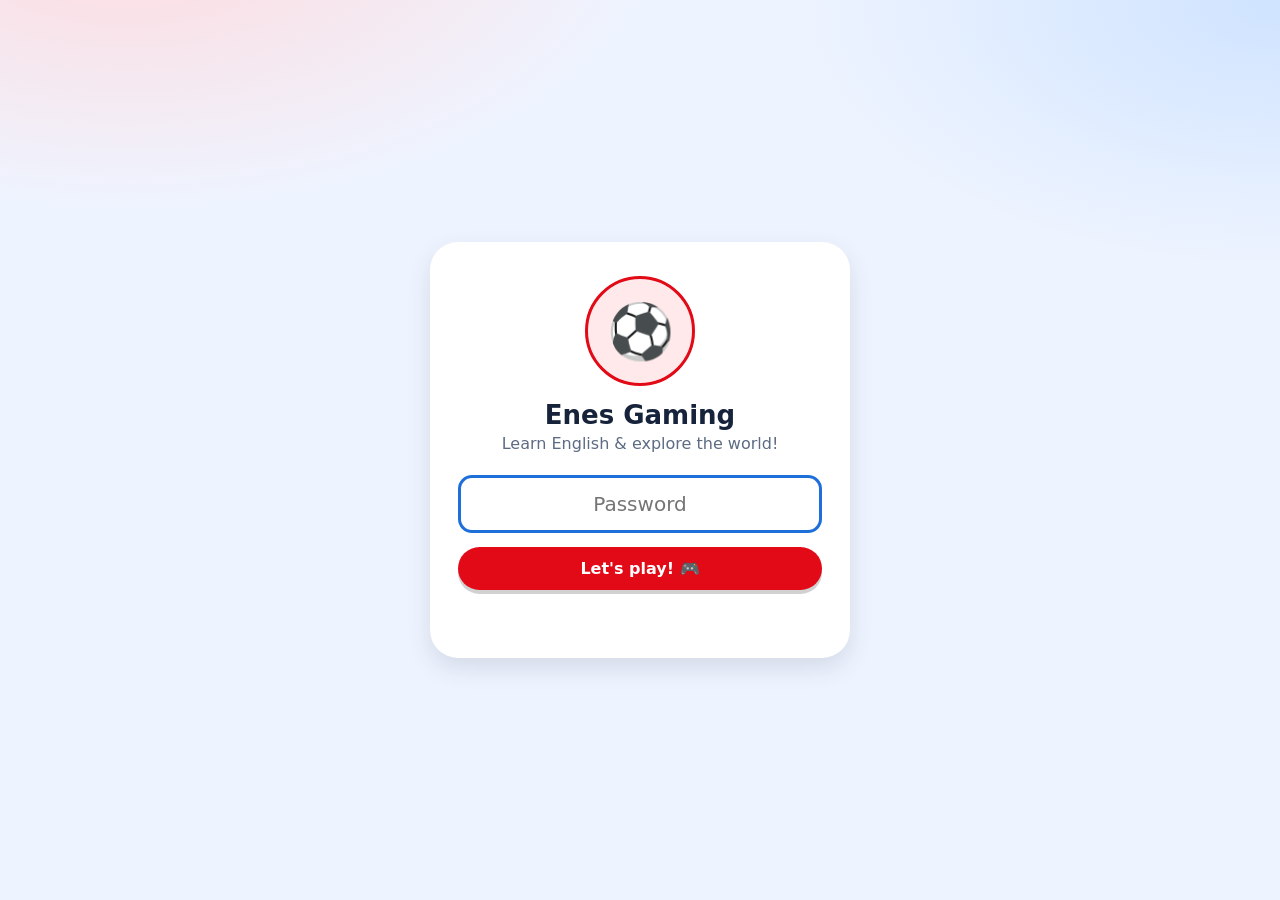
==== flag-hunt.html @ 478f6887 "Add Enes Gaming: password-gated learning site with 3 games English vocabulary (Word Safari), flags &" ====
<!DOCTYPE html>
<html lang="en">
<head>
<meta charset="utf-8">
<meta name="viewport" content="width=device-width, initial-scale=1">
<title>Flag Hunt — Enes Gaming</title>
<link rel="icon" href="data:image/svg+xml,<svg xmlns='http://www.w3.org/2000/svg' viewBox='0 0 100 100'><text y='.9em' font-size='90'>🚩</text></svg>">
<link rel="stylesheet" href="assets/css/style.css">
</head>
<body>
<div class="wrap">
  <div class="topbar"></div>

  <div class="hud">
    <span class="pill">⭐ Score: <b id="score">0</b></span>
    <span class="pill">❓ <b id="qnum">1</b> / <b id="qtotal">10</b></span>
    <span class="pill">🏆 Best: <b id="best">0</b></span>
    <span class="bar"><i id="progress"></i></span>
  </div>

  <div class="card">
    <div class="prompt">
      <img class="flag-img" id="flag" src="" alt="Flag">
      <h2 id="question">Which country is this?</h2>
      <p class="hint" id="hint"></p>
    </div>

    <div class="options" id="options"></div>
    <div class="feedback" id="feedback"></div>
    <div class="center mt" id="endBox" hidden>
      <h2 id="endTitle"></h2>
      <p id="endText"></p>
      <button class="btn green" id="againBtn">Play again 🔁</button>
      <a class="btn ghost" href="hub.html">Game hub</a>
    </div>
  </div>
</div>

<script src="assets/js/config.js"></script>
<script src="assets/js/data.js"></script>
<script src="assets/js/app.js"></script>
<script>
EG.Auth.guard();
EG.buildTopbar("Flag Hunt 🚩", "Flags, countries and capital cities", "hub.html");

var TOTAL = 10;
var round = 0, score = 0, current = null, mode = "flag";
var $ = function (id) { return document.getElementById(id); };

function startGame() {
  round = 0; score = 0;
  $("score").textContent = "0";
  $("best").textContent = EG.Scores.get("flag");
  $("qtotal").textContent = TOTAL;
  $("endBox").hidden = true;
  $("options").hidden = false;
  $("flag").hidden = false;
  nextQuestion();
}

function nextQuestion() {
  if (round >= TOTAL) return endGame();
  round++;
  $("qnum").textContent = round;
  $("progress").style.width = ((round - 1) / TOTAL * 100) + "%";
  $("feedback").textContent = "";
  $("feedback").className = "feedback";

  current = EG.shuffle(COUNTRIES)[0];
  // every third question asks for the capital instead of the country
  mode = (round % 3 === 0) ? "capital" : "flag";

  $("flag").src = "https://flagcdn.com/w320/" + current.code + ".png";
  $("flag").alt = "Flag of " + current.name;

  var wrong, choices, label;
  if (mode === "flag") {
    $("question").textContent = "Which country is this flag from?";
    $("hint").textContent = "Continent: " + current.continent;
    label = function (c) { return c.name; };
  } else {
    $("question").textContent = "What is the capital of " + current.name + "?";
    $("hint").textContent = "Look at the flag for a clue!";
    label = function (c) { return c.capital; };
  }

  wrong = EG.pickSome(COUNTRIES.filter(function (c) { return c.code !== current.code; }), 3);
  choices = EG.shuffle([current].concat(wrong));

  var box = $("options");
  box.innerHTML = "";
  choices.forEach(function (c) {
    var b = document.createElement("button");
    b.className = "opt";
    b.textContent = label(c);
    b.dataset.code = c.code;
    b.addEventListener("click", function () { answer(c, b, label); });
    box.appendChild(b);
  });
}

function answer(choice, btn, label) {
  document.querySelectorAll(".opt").forEach(function (b) {
    b.disabled = true;
    if (b.dataset.code === current.code) b.classList.add("correct");
  });

  if (choice.code === current.code) {
    score += 10;
    $("score").textContent = score;
    $("feedback").textContent = "Correct! " + current.name + " — capital: " + current.capital;
    $("feedback").className = "feedback good";
    EG.Sound.good();
  } else {
    btn.classList.add("wrong");
    $("feedback").textContent = "The answer is " + label(current) + " (" + current.name + ").";
    $("feedback").className = "feedback bad";
    EG.Sound.bad();
  }
  EG.speak(mode === "capital" ? current.capital : current.name);
  setTimeout(nextQuestion, 2000);
}

function endGame() {
  $("progress").style.width = "100%";
  $("options").hidden = true;
  $("flag").hidden = true;
  $("question").textContent = "Game over!";
  $("hint").textContent = "";
  $("feedback").textContent = "";

  var isBest = EG.Scores.save("flag", score);
  $("endBox").hidden = false;
  $("endTitle").textContent = "You scored " + score + " points!";
  $("endText").textContent = isBest ? "That is a new best score! 🌟" : "Your best so far is " + EG.Scores.get("flag") + ".";
  $("best").textContent = EG.Scores.get("flag");
  EG.Sound.win();
}

$("againBtn").addEventListener("click", startGame);
startGame();
</script>
</body>
</html>
---- assets/css/style.css ----
/* ==================================================================
   Shared styles for Enes Gaming
   ================================================================== */
:root {
  --red: #e30a17;
  --red-dark: #b00812;
  --blue: #1e6fd9;
  --green: #2bb673;
  --yellow: #ffc531;
  --ink: #16233a;
  --muted: #5d6b83;
  --paper: #ffffff;
  --bg: #eef4ff;
  --line: #dbe4f5;
  --radius: 20px;
  --shadow: 0 10px 24px rgba(22, 35, 58, .12);
}

* { box-sizing: border-box; }

html, body { height: 100%; }

body {
  margin: 0;
  font-family: "Baloo 2", "Comic Sans MS", "Segoe UI", system-ui, sans-serif;
  color: var(--ink);
  background:
    radial-gradient(900px 500px at 10% -10%, #ffd9dc 0%, transparent 60%),
    radial-gradient(900px 500px at 100% 0%, #cfe3ff 0%, transparent 55%),
    var(--bg);
  min-height: 100%;
  -webkit-text-size-adjust: 100%;
}

.wrap {
  width: min(1000px, 94vw);
  margin: 0 auto;
  padding: 18px 0 60px;
}

/* ---------- top bar ---------- */
.topbar {
  display: flex;
  align-items: center;
  gap: 14px;
  padding: 12px 16px;
  background: var(--paper);
  border-radius: var(--radius);
  box-shadow: var(--shadow);
  margin-bottom: 22px;
}

.topbar h1 {
  font-size: 20px;
  margin: 0;
  flex: 1;
  line-height: 1.2;
}

.topbar h1 small {
  display: block;
  font-size: 13px;
  font-weight: 400;
  color: var(--muted);
}

.avatar {
  width: 52px;
  height: 52px;
  border-radius: 50%;
  object-fit: cover;
  border: 3px solid var(--red);
  background: #ffe9ea;
  display: grid;
  place-items: center;
  font-size: 26px;
  flex: none;
}

/* ---------- buttons ---------- */
.btn {
  font: inherit;
  font-weight: 700;
  border: none;
  cursor: pointer;
  padding: 12px 20px;
  border-radius: 999px;
  background: var(--blue);
  color: #fff;
  box-shadow: 0 4px 0 rgba(0, 0, 0, .18);
  transition: transform .08s ease, filter .15s ease;
  text-decoration: none;
  display: inline-block;
}

.btn:hover { filter: brightness(1.06); }
.btn:active { transform: translateY(3px); box-shadow: 0 1px 0 rgba(0, 0, 0, .18); }
.btn.red { background: var(--red); }
.btn.green { background: var(--green); }
.btn.ghost { background: #fff; color: var(--ink); box-shadow: 0 0 0 2px var(--line) inset; }

/* ---------- cards ---------- */
.card {
  background: var(--paper);
  border-radius: var(--radius);
  box-shadow: var(--shadow);
  padding: 22px;
}

.grid {
  display: grid;
  grid-template-columns: repeat(auto-fit, minmax(260px, 1fr));
  gap: 18px;
}

.game-card {
  background: var(--paper);
  border-radius: var(--radius);
  box-shadow: var(--shadow);
  padding: 22px;
  text-align: center;
  text-decoration: none;
  color: inherit;
  display: block;
  transition: transform .12s ease;
  border: 3px solid transparent;
}

.game-card:hover { transform: translateY(-4px); border-color: var(--yellow); }
.game-card .emoji { font-size: 54px; line-height: 1; }
.game-card h2 { margin: 10px 0 6px; font-size: 22px; }
.game-card p { margin: 0 0 14px; color: var(--muted); font-size: 15px; }
.game-card.soon { opacity: .55; pointer-events: none; }

/* ---------- score strip ---------- */
.hud {
  display: flex;
  gap: 10px;
  flex-wrap: wrap;
  align-items: center;
  margin-bottom: 18px;
}

.pill {
  background: #fff;
  border-radius: 999px;
  padding: 8px 16px;
  font-weight: 700;
  box-shadow: var(--shadow);
  font-size: 15px;
}

.bar {
  flex: 1;
  min-width: 120px;
  height: 14px;
  background: #fff;
  border-radius: 999px;
  overflow: hidden;
  box-shadow: var(--shadow);
}

.bar > i {
  display: block;
  height: 100%;
  width: 0;
  background: linear-gradient(90deg, var(--green), var(--yellow));
  transition: width .35s ease;
}

/* ---------- answer options ---------- */
.options {
  display: grid;
  grid-template-columns: repeat(auto-fit, minmax(200px, 1fr));
  gap: 14px;
  margin-top: 20px;
}

.opt {
  font: inherit;
  font-weight: 700;
  font-size: 20px;
  padding: 18px 10px;
  border-radius: 16px;
  border: 3px solid var(--line);
  background: #fff;
  cursor: pointer;
  transition: transform .08s ease, background .2s ease, border-color .2s ease;
}

.opt:hover:not(:disabled) { border-color: var(--blue); transform: translateY(-2px); }
.opt.correct { background: #d9f7e8; border-color: var(--green); }
.opt.wrong { background: #ffe0e2; border-color: var(--red); }
.opt:disabled { cursor: default; }

/* ---------- prompt area ---------- */
.prompt { text-align: center; }
.prompt .big-emoji { font-size: 92px; line-height: 1.1; }
.prompt h2 { margin: 8px 0 0; font-size: 26px; }
.prompt p.hint { color: var(--muted); margin: 6px 0 0; font-size: 16px; }

.flag-img {
  width: min(320px, 80%);
  border-radius: 12px;
  box-shadow: var(--shadow);
  border: 3px solid #fff;
}

/* ---------- feedback ---------- */
.feedback {
  text-align: center;
  font-size: 22px;
  font-weight: 800;
  min-height: 34px;
  margin-top: 16px;
}

.feedback.good { color: var(--green); }
.feedback.bad { color: var(--red); }

/* ---------- login ---------- */
.login-wrap {
  min-height: 100vh;
  display: grid;
  place-items: center;
  padding: 20px;
}

.login-card {
  background: var(--paper);
  border-radius: 28px;
  box-shadow: var(--shadow);
  padding: 34px 28px;
  width: min(420px, 92vw);
  text-align: center;
}

.login-card .avatar { width: 110px; height: 110px; font-size: 54px; margin: 0 auto 14px; }
.login-card h1 { margin: 0 0 4px; font-size: 26px; }
.login-card p { color: var(--muted); margin: 0 0 22px; }

.login-card input {
  font: inherit;
  font-size: 20px;
  width: 100%;
  padding: 14px 16px;
  border-radius: 14px;
  border: 3px solid var(--line);
  text-align: center;
  margin-bottom: 14px;
}

.login-card input:focus { outline: none; border-color: var(--blue); }

.error {
  color: var(--red);
  font-weight: 700;
  min-height: 24px;
  margin-top: 10px;
}

/* ---------- world map game ---------- */
.map-box {
  background: #cfe8ff;
  border-radius: 18px;
  padding: 8px;
  box-shadow: var(--shadow);
}

.map-box svg { width: 100%; height: auto; display: block; }

.continent {
  fill: #8ed08a;
  stroke: #ffffff;
  stroke-width: 2;
  cursor: pointer;
  transition: fill .15s ease;
}

.continent:hover { fill: #6fc06b; }
.continent.correct { fill: var(--green); }
.continent.wrong { fill: #ef8b90; }
.continent.locked { cursor: default; }

/* ---------- misc ---------- */
.center { text-align: center; }
.mt { margin-top: 20px; }
.footer-note { text-align: center; color: var(--muted); font-size: 13px; margin-top: 26px; }

@media (max-width: 520px) {
  .prompt .big-emoji { font-size: 72px; }
  .opt { font-size: 18px; padding: 16px 8px; }
}
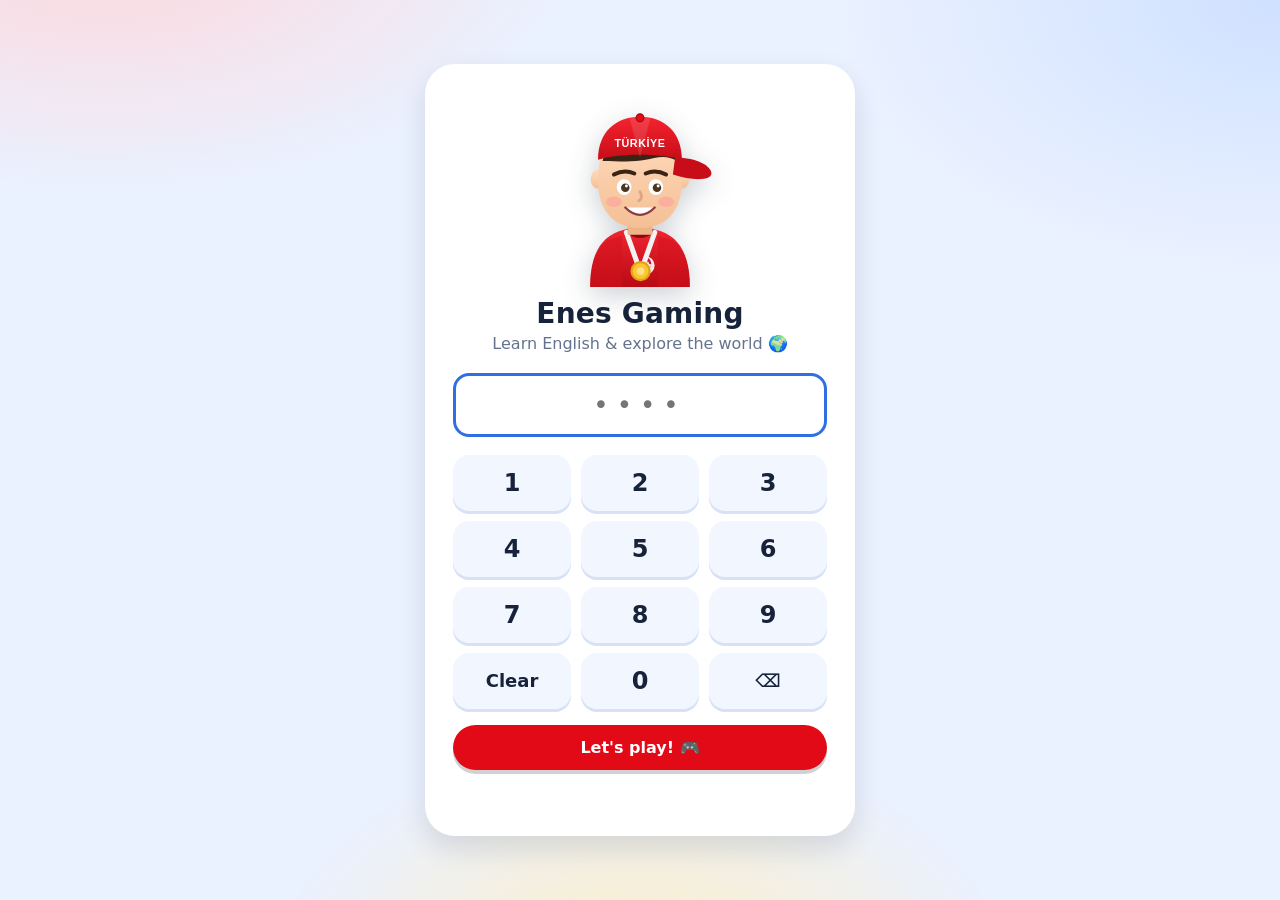
==== commit 52254257: "Real maps, progress tracking, mascot and a new Türkiye game - Maps now use real boundaries: Natural " ====
--- a/flag-hunt.html
+++ b/flag-hunt.html
@@ -15,11 +15,17 @@
     <span class="pill">⭐ Score: <b id="score">0</b></span>
     <span class="pill">❓ <b id="qnum">1</b> / <b id="qtotal">10</b></span>
     <span class="pill">🏆 Best: <b id="best">0</b></span>
+    <span class="pill">⏱️ <b id="clock">00:00</b></span>
     <span class="bar"><i id="progress"></i></span>
   </div>
 
   <div class="card">
-    <div class="prompt">
+    <div class="mascot-row" style="justify-content:flex-start">
+      <img class="mascot" id="mascot" src="assets/img/mascot.svg" alt="Mascot" style="width:86px">
+      <div class="speech" id="speech">Do you know this flag?</div>
+    </div>
+
+    <div class="prompt mt">
       <img class="flag-img" id="flag" src="" alt="Flag">
       <h2 id="question">Which country is this?</h2>
       <p class="hint" id="hint"></p>
@@ -27,6 +33,7 @@
 
     <div class="options" id="options"></div>
     <div class="feedback" id="feedback"></div>
+
     <div class="center mt" id="endBox" hidden>
       <h2 id="endTitle"></h2>
       <p id="endText"></p>
@@ -38,10 +45,13 @@
 
 <script src="assets/js/config.js"></script>
 <script src="assets/js/data.js"></script>
+<script src="assets/js/stats.js"></script>
 <script src="assets/js/app.js"></script>
 <script>
 EG.Auth.guard();
 EG.buildTopbar("Flag Hunt 🚩", "Flags, countries and capital cities", "hub.html");
+EGStats.beginSession("flag");
+EG.startTimer("clock");
 
 var TOTAL = 10;
 var round = 0, score = 0, current = null, mode = "flag";
@@ -67,13 +77,12 @@
   $("feedback").className = "feedback";
 
   current = EG.shuffle(COUNTRIES)[0];
-  // every third question asks for the capital instead of the country
   mode = (round % 3 === 0) ? "capital" : "flag";
 
   $("flag").src = "https://flagcdn.com/w320/" + current.code + ".png";
   $("flag").alt = "Flag of " + current.name;
 
-  var wrong, choices, label;
+  var label;
   if (mode === "flag") {
     $("question").textContent = "Which country is this flag from?";
     $("hint").textContent = "Continent: " + current.continent;
@@ -84,8 +93,8 @@
     label = function (c) { return c.capital; };
   }
 
-  wrong = EG.pickSome(COUNTRIES.filter(function (c) { return c.code !== current.code; }), 3);
-  choices = EG.shuffle([current].concat(wrong));
+  var wrong = EG.pickSome(COUNTRIES.filter(function (c) { return c.code !== current.code; }), 3);
+  var choices = EG.shuffle([current].concat(wrong));
 
   var box = $("options");
   box.innerHTML = "";
@@ -97,6 +106,7 @@
     b.addEventListener("click", function () { answer(c, b, label); });
     box.appendChild(b);
   });
+  EG.react("idle");
 }
 
 function answer(choice, btn, label) {
@@ -105,18 +115,22 @@
     if (b.dataset.code === current.code) b.classList.add("correct");
   });
 
-  if (choice.code === current.code) {
+  var isRight = choice.code === current.code;
+  if (isRight) {
     score += 10;
     $("score").textContent = score;
     $("feedback").textContent = "Correct! " + current.name + " — capital: " + current.capital;
     $("feedback").className = "feedback good";
     EG.Sound.good();
+    EG.react("good");
   } else {
     btn.classList.add("wrong");
     $("feedback").textContent = "The answer is " + label(current) + " (" + current.name + ").";
     $("feedback").className = "feedback bad";
     EG.Sound.bad();
+    EG.react("bad");
   }
+  EGStats.answer(isRight);
   EG.speak(mode === "capital" ? current.capital : current.name);
   setTimeout(nextQuestion, 2000);
 }
@@ -129,12 +143,14 @@
   $("hint").textContent = "";
   $("feedback").textContent = "";
 
-  var isBest = EG.Scores.save("flag", score);
+  var isBest = EGStats.finishRound("flag", score, TOTAL);
   $("endBox").hidden = false;
   $("endTitle").textContent = "You scored " + score + " points!";
   $("endText").textContent = isBest ? "That is a new best score! 🌟" : "Your best so far is " + EG.Scores.get("flag") + ".";
   $("best").textContent = EG.Scores.get("flag");
   EG.Sound.win();
+  EG.react("good", isBest ? "New record! 🏆" : "Good game!");
+  if (score >= TOTAL * 7) EG.confetti();
 }
 
 $("againBtn").addEventListener("click", startGame);
--- a/assets/css/style.css
+++ b/assets/css/style.css
@@ -1,42 +1,48 @@
 /* ==================================================================
-   Shared styles for Enes Gaming
+   Enes Gaming - shared styles
    ================================================================== */
 :root {
   --red: #e30a17;
   --red-dark: #b00812;
-  --blue: #1e6fd9;
-  --green: #2bb673;
+  --blue: #2f6fe4;
+  --purple: #7b5cf0;
+  --green: #22b573;
   --yellow: #ffc531;
+  --orange: #ff8a3d;
   --ink: #16233a;
-  --muted: #5d6b83;
+  --muted: #64738d;
   --paper: #ffffff;
-  --bg: #eef4ff;
-  --line: #dbe4f5;
-  --radius: 20px;
-  --shadow: 0 10px 24px rgba(22, 35, 58, .12);
+  --bg: #eaf1ff;
+  --line: #dde5f5;
+  --radius: 22px;
+  --shadow: 0 12px 28px rgba(22, 35, 58, .13);
+  --shadow-sm: 0 6px 14px rgba(22, 35, 58, .10);
 }
 
 * { box-sizing: border-box; }
 
+/* elements with the hidden attribute must always stay hidden, even when a
+   rule below gives them display:grid / display:flex */
+[hidden] { display: none !important; }
 html, body { height: 100%; }
 
 body {
   margin: 0;
-  font-family: "Baloo 2", "Comic Sans MS", "Segoe UI", system-ui, sans-serif;
+  font-family: "Baloo 2", "Fredoka", "Comic Sans MS", "Segoe UI", system-ui, sans-serif;
   color: var(--ink);
   background:
-    radial-gradient(900px 500px at 10% -10%, #ffd9dc 0%, transparent 60%),
-    radial-gradient(900px 500px at 100% 0%, #cfe3ff 0%, transparent 55%),
+    radial-gradient(760px 420px at 8% -8%, #ffd6da 0%, transparent 62%),
+    radial-gradient(760px 460px at 100% 0%, #cfe1ff 0%, transparent 58%),
+    radial-gradient(620px 420px at 50% 110%, #ffeec2 0%, transparent 60%),
     var(--bg);
+  background-attachment: fixed;
   min-height: 100%;
   -webkit-text-size-adjust: 100%;
 }
 
-.wrap {
-  width: min(1000px, 94vw);
-  margin: 0 auto;
-  padding: 18px 0 60px;
-}
+.wrap { width: min(1040px, 94vw); margin: 0 auto; padding: 18px 0 60px; }
+
+h1, h2, h3 { letter-spacing: .2px; }
 
 /* ---------- top bar ---------- */
 .topbar {
@@ -44,46 +50,97 @@
   align-items: center;
   gap: 14px;
   padding: 12px 16px;
-  background: var(--paper);
+  background: rgba(255, 255, 255, .92);
+  backdrop-filter: blur(6px);
   border-radius: var(--radius);
   box-shadow: var(--shadow);
-  margin-bottom: 22px;
-}
-
-.topbar h1 {
-  font-size: 20px;
-  margin: 0;
-  flex: 1;
-  line-height: 1.2;
-}
-
-.topbar h1 small {
-  display: block;
-  font-size: 13px;
-  font-weight: 400;
-  color: var(--muted);
-}
+  margin-bottom: 20px;
+  position: sticky;
+  top: 10px;
+  z-index: 20;
+}
+
+.topbar h1 { font-size: 20px; margin: 0; flex: 1; line-height: 1.2; }
+.topbar h1 small { display: block; font-size: 13px; font-weight: 400; color: var(--muted); }
+.topbar .btn { padding: 10px 16px; font-size: 14px; }
 
 .avatar {
-  width: 52px;
-  height: 52px;
+  width: 54px; height: 54px;
   border-radius: 50%;
   object-fit: cover;
+  object-position: 50% 18%;
   border: 3px solid var(--red);
   background: #ffe9ea;
-  display: grid;
-  place-items: center;
+  display: grid; place-items: center;
   font-size: 26px;
   flex: none;
 }
 
+/* ---------- mascot ---------- */
+.mascot {
+  width: 130px;
+  filter: drop-shadow(0 8px 14px rgba(22, 35, 58, .22));
+  animation: bob 3.4s ease-in-out infinite;
+  user-select: none;
+  -webkit-user-drag: none;
+}
+
+.mascot.lg { width: 170px; }
+.mascot.cheer { animation: cheer .7s ease; }
+.mascot.sad { animation: shake .5s ease; }
+
+@keyframes bob { 0%, 100% { transform: translateY(0); } 50% { transform: translateY(-9px); } }
+@keyframes cheer {
+  0% { transform: scale(1) rotate(0); }
+  30% { transform: scale(1.12) rotate(-6deg); }
+  60% { transform: scale(1.12) rotate(6deg); }
+  100% { transform: scale(1) rotate(0); }
+}
+@keyframes shake {
+  0%, 100% { transform: translateX(0); }
+  25% { transform: translateX(-8px) rotate(-3deg); }
+  75% { transform: translateX(8px) rotate(3deg); }
+}
+
+@media (prefers-reduced-motion: reduce) {
+  .mascot, .mascot.cheer, .mascot.sad { animation: none; }
+}
+
+.speech {
+  position: relative;
+  background: #fff;
+  border: 3px solid var(--line);
+  border-radius: 18px;
+  padding: 12px 16px;
+  font-weight: 700;
+  font-size: 17px;
+  box-shadow: var(--shadow-sm);
+  max-width: 320px;
+}
+
+.speech::after {
+  content: "";
+  position: absolute;
+  left: -13px; top: 26px;
+  border: 10px solid transparent;
+  border-right-color: #fff;
+}
+
+.speech::before {
+  content: "";
+  position: absolute;
+  left: -18px; top: 25px;
+  border: 11px solid transparent;
+  border-right-color: var(--line);
+}
+
+.mascot-row { display: flex; align-items: center; gap: 16px; justify-content: center; flex-wrap: wrap; }
+
 /* ---------- buttons ---------- */
 .btn {
-  font: inherit;
-  font-weight: 700;
-  border: none;
-  cursor: pointer;
-  padding: 12px 20px;
+  font: inherit; font-weight: 800;
+  border: none; cursor: pointer;
+  padding: 13px 22px;
   border-radius: 999px;
   background: var(--blue);
   color: #fff;
@@ -93,25 +150,20 @@
   display: inline-block;
 }
 
-.btn:hover { filter: brightness(1.06); }
+.btn:hover { filter: brightness(1.07); }
 .btn:active { transform: translateY(3px); box-shadow: 0 1px 0 rgba(0, 0, 0, .18); }
 .btn.red { background: var(--red); }
 .btn.green { background: var(--green); }
-.btn.ghost { background: #fff; color: var(--ink); box-shadow: 0 0 0 2px var(--line) inset; }
+.btn.yellow { background: var(--yellow); color: #4a3200; }
+.btn.ghost { background: #fff; color: var(--ink); box-shadow: 0 0 0 2px var(--line) inset, 0 3px 0 rgba(0,0,0,.06); }
+.btn.sm { padding: 9px 16px; font-size: 14px; }
 
 /* ---------- cards ---------- */
-.card {
-  background: var(--paper);
-  border-radius: var(--radius);
-  box-shadow: var(--shadow);
-  padding: 22px;
-}
-
-.grid {
-  display: grid;
-  grid-template-columns: repeat(auto-fit, minmax(260px, 1fr));
-  gap: 18px;
-}
+.card { background: var(--paper); border-radius: var(--radius); box-shadow: var(--shadow); padding: 24px; }
+.card + .card { margin-top: 18px; }
+.card h3 { margin: 0 0 14px; font-size: 19px; }
+
+.grid { display: grid; grid-template-columns: repeat(auto-fit, minmax(250px, 1fr)); gap: 18px; }
 
 .game-card {
   background: var(--paper);
@@ -122,64 +174,46 @@
   text-decoration: none;
   color: inherit;
   display: block;
-  transition: transform .12s ease;
-  border: 3px solid transparent;
-}
-
-.game-card:hover { transform: translateY(-4px); border-color: var(--yellow); }
-.game-card .emoji { font-size: 54px; line-height: 1; }
-.game-card h2 { margin: 10px 0 6px; font-size: 22px; }
-.game-card p { margin: 0 0 14px; color: var(--muted); font-size: 15px; }
+  transition: transform .14s ease, box-shadow .14s ease;
+  border-top: 7px solid var(--blue);
+  position: relative;
+  overflow: hidden;
+}
+
+.game-card:hover { transform: translateY(-5px); box-shadow: 0 18px 34px rgba(22, 35, 58, .18); }
+.game-card .emoji { font-size: 56px; line-height: 1; }
+.game-card h2 { margin: 8px 0 6px; font-size: 22px; }
+.game-card p { margin: 0 0 14px; color: var(--muted); font-size: 15px; min-height: 44px; }
 .game-card.soon { opacity: .55; pointer-events: none; }
-
-/* ---------- score strip ---------- */
-.hud {
-  display: flex;
-  gap: 10px;
-  flex-wrap: wrap;
-  align-items: center;
-  margin-bottom: 18px;
-}
+.game-card.c-word { border-top-color: var(--orange); }
+.game-card.c-flag { border-top-color: var(--red); }
+.game-card.c-map { border-top-color: var(--green); }
+.game-card.c-stats { border-top-color: var(--purple); }
+
+.mini-stats { font-size: 13px; color: var(--muted); margin-top: 12px; }
+.mini-stats b { color: var(--ink); }
+
+/* ---------- HUD ---------- */
+.hud { display: flex; gap: 10px; flex-wrap: wrap; align-items: center; margin-bottom: 18px; }
 
 .pill {
   background: #fff;
   border-radius: 999px;
-  padding: 8px 16px;
-  font-weight: 700;
-  box-shadow: var(--shadow);
+  padding: 9px 16px;
+  font-weight: 800;
+  box-shadow: var(--shadow-sm);
   font-size: 15px;
-}
-
-.bar {
-  flex: 1;
-  min-width: 120px;
-  height: 14px;
-  background: #fff;
-  border-radius: 999px;
-  overflow: hidden;
-  box-shadow: var(--shadow);
-}
-
-.bar > i {
-  display: block;
-  height: 100%;
-  width: 0;
-  background: linear-gradient(90deg, var(--green), var(--yellow));
-  transition: width .35s ease;
-}
-
-/* ---------- answer options ---------- */
-.options {
-  display: grid;
-  grid-template-columns: repeat(auto-fit, minmax(200px, 1fr));
-  gap: 14px;
-  margin-top: 20px;
-}
+  white-space: nowrap;
+}
+
+.bar { flex: 1; min-width: 130px; height: 14px; background: #fff; border-radius: 999px; overflow: hidden; box-shadow: var(--shadow-sm); }
+.bar > i { display: block; height: 100%; width: 0; background: linear-gradient(90deg, var(--green), var(--yellow)); transition: width .35s ease; }
+
+/* ---------- answers ---------- */
+.options { display: grid; grid-template-columns: repeat(auto-fit, minmax(200px, 1fr)); gap: 14px; margin-top: 20px; }
 
 .opt {
-  font: inherit;
-  font-weight: 700;
-  font-size: 20px;
+  font: inherit; font-weight: 800; font-size: 20px;
   padding: 18px 10px;
   border-radius: 16px;
   border: 3px solid var(--line);
@@ -193,101 +227,184 @@
 .opt.wrong { background: #ffe0e2; border-color: var(--red); }
 .opt:disabled { cursor: default; }
 
-/* ---------- prompt area ---------- */
+/* ---------- prompt ---------- */
 .prompt { text-align: center; }
-.prompt .big-emoji { font-size: 92px; line-height: 1.1; }
+.prompt .big-emoji { font-size: 96px; line-height: 1.1; animation: pop .3s ease; }
 .prompt h2 { margin: 8px 0 0; font-size: 26px; }
 .prompt p.hint { color: var(--muted); margin: 6px 0 0; font-size: 16px; }
 
-.flag-img {
-  width: min(320px, 80%);
-  border-radius: 12px;
-  box-shadow: var(--shadow);
-  border: 3px solid #fff;
-}
-
-/* ---------- feedback ---------- */
-.feedback {
-  text-align: center;
-  font-size: 22px;
-  font-weight: 800;
-  min-height: 34px;
-  margin-top: 16px;
-}
-
+@keyframes pop { from { transform: scale(.6); opacity: 0; } to { transform: scale(1); opacity: 1; } }
+
+.flag-img { width: min(300px, 78%); border-radius: 12px; box-shadow: var(--shadow); border: 3px solid #fff; animation: pop .3s ease; }
+
+.feedback { text-align: center; font-size: 21px; font-weight: 800; min-height: 32px; margin-top: 16px; }
 .feedback.good { color: var(--green); }
 .feedback.bad { color: var(--red); }
 
 /* ---------- login ---------- */
-.login-wrap {
-  min-height: 100vh;
-  display: grid;
-  place-items: center;
-  padding: 20px;
-}
+.login-wrap { min-height: 100vh; display: grid; place-items: center; padding: 20px; }
 
 .login-card {
   background: var(--paper);
-  border-radius: 28px;
+  border-radius: 30px;
   box-shadow: var(--shadow);
-  padding: 34px 28px;
-  width: min(420px, 92vw);
+  padding: 30px 28px 34px;
+  width: min(430px, 92vw);
   text-align: center;
 }
 
-.login-card .avatar { width: 110px; height: 110px; font-size: 54px; margin: 0 auto 14px; }
-.login-card h1 { margin: 0 0 4px; font-size: 26px; }
-.login-card p { color: var(--muted); margin: 0 0 22px; }
+.login-card h1 { margin: 6px 0 4px; font-size: 28px; }
+.login-card p.sub { color: var(--muted); margin: 0 0 20px; }
 
 .login-card input {
-  font: inherit;
-  font-size: 20px;
-  width: 100%;
-  padding: 14px 16px;
-  border-radius: 14px;
-  border: 3px solid var(--line);
-  text-align: center;
-  margin-bottom: 14px;
+  font: inherit; font-size: 26px; letter-spacing: 8px;
+  width: 100%; padding: 14px 16px;
+  border-radius: 16px; border: 3px solid var(--line);
+  text-align: center; margin-bottom: 14px;
 }
 
 .login-card input:focus { outline: none; border-color: var(--blue); }
 
-.error {
-  color: var(--red);
-  font-weight: 700;
-  min-height: 24px;
-  margin-top: 10px;
-}
-
-/* ---------- world map game ---------- */
+.keypad { display: grid; grid-template-columns: repeat(3, 1fr); gap: 10px; margin: 4px 0 16px; }
+
+.keypad button {
+  font: inherit; font-size: 24px; font-weight: 800;
+  padding: 14px 0;
+  border-radius: 16px;
+  border: none;
+  background: #f2f6ff;
+  color: var(--ink);
+  cursor: pointer;
+  box-shadow: 0 3px 0 #d7e2f7;
+  transition: transform .07s ease;
+}
+
+.keypad button:active { transform: translateY(3px); box-shadow: none; }
+.keypad button.wide { grid-column: span 1; font-size: 18px; }
+
+.error { color: var(--red); font-weight: 800; min-height: 24px; margin-top: 8px; }
+
+/* ---------- maps (real boundaries, drawn from GeoJSON) ---------- */
 .map-box {
-  background: #cfe8ff;
+  background: linear-gradient(180deg, #d8ecff, #b9d8ff);
   border-radius: 18px;
   padding: 8px;
   box-shadow: var(--shadow);
-}
-
-.map-box svg { width: 100%; height: auto; display: block; }
-
-.continent {
+  position: relative;
+}
+
+.map-box svg { width: 100%; height: auto; display: block; touch-action: manipulation; }
+
+.map-loading { text-align: center; color: var(--muted); padding: 40px 0; font-weight: 700; }
+
+.land {
   fill: #8ed08a;
   stroke: #ffffff;
-  stroke-width: 2;
+  stroke-width: .7;
+  stroke-linejoin: round;
   cursor: pointer;
   transition: fill .15s ease;
 }
 
-.continent:hover { fill: #6fc06b; }
-.continent.correct { fill: var(--green); }
-.continent.wrong { fill: #ef8b90; }
-.continent.locked { cursor: default; }
+.land:hover { fill: #63bd63; }
+.land.correct { fill: var(--green); }
+.land.wrong { fill: #e8747c; }
+.land.target { fill: var(--yellow); stroke: #b47c00; stroke-width: 1.2; }
+.land.locked { cursor: default; }
+.map-box.locked .land { cursor: default; }
+.map-box.locked .land:hover { fill: #8ed08a; }
+.map-box.locked .land.correct:hover { fill: var(--green); }
+.map-box.locked .land.wrong:hover { fill: #e8747c; }
+.map-box.locked .land.target:hover { fill: var(--yellow); }
+
+/* provinces are small, so they need thinner lines */
+.map-box.provinces .land { stroke-width: .45; fill: #9ad39a; }
+.map-box.provinces .land:hover { fill: #63bd63; }
+.map-box.provinces .land.correct { fill: var(--green); }
+.map-box.provinces .land.wrong { fill: #e8747c; }
+.map-box.provinces .land.target { fill: var(--yellow); }
+
+.map-credit { font-size: 11px; color: var(--muted); text-align: right; padding: 4px 8px 0; }
+
+/* ---------- stats page ---------- */
+.tiles { display: grid; grid-template-columns: repeat(auto-fit, minmax(150px, 1fr)); gap: 14px; }
+
+.tile {
+  background: #fff;
+  border-radius: 18px;
+  padding: 16px;
+  box-shadow: var(--shadow-sm);
+  text-align: center;
+  border-bottom: 5px solid var(--blue);
+}
+
+.tile .v { font-size: 28px; font-weight: 800; line-height: 1.1; }
+.tile .k { font-size: 13px; color: var(--muted); margin-top: 4px; }
+.tile.t2 { border-bottom-color: var(--green); }
+.tile.t3 { border-bottom-color: var(--orange); }
+.tile.t4 { border-bottom-color: var(--purple); }
+.tile.t5 { border-bottom-color: var(--red); }
+
+/* per-day chart */
+.chart { display: flex; align-items: flex-end; gap: 10px; height: 170px; padding-top: 10px; }
+.chart .col { flex: 1; display: flex; flex-direction: column; align-items: center; gap: 6px; height: 100%; justify-content: flex-end; }
+.chart .col span.val { font-size: 12px; color: var(--muted); font-weight: 700; }
+.chart .col i { display: block; width: 100%; max-width: 46px; border-radius: 10px 10px 4px 4px; background: linear-gradient(180deg, #6fa8ff, var(--blue)); min-height: 4px; transition: height .4s ease; }
+.chart .col span.lbl { font-size: 12px; color: var(--muted); font-weight: 700; }
+.chart .col.today i { background: linear-gradient(180deg, #ffd36f, var(--orange)); }
+
+/* score history line */
+.spark { width: 100%; height: 130px; }
+
+/* per game rows */
+.gamestat { display: flex; align-items: center; gap: 14px; padding: 12px 0; border-bottom: 2px dashed var(--line); }
+.gamestat:last-child { border-bottom: none; }
+.gamestat .ge { font-size: 34px; width: 44px; text-align: center; }
+.gamestat .gname { flex: 1; min-width: 120px; }
+.gamestat .gname b { display: block; font-size: 17px; }
+.gamestat .gname small { color: var(--muted); }
+.gamestat .gnum { text-align: center; min-width: 68px; }
+.gamestat .gnum b { display: block; font-size: 18px; }
+.gamestat .gnum small { color: var(--muted); font-size: 12px; }
+
+/* badges */
+.badges { display: grid; grid-template-columns: repeat(auto-fit, minmax(140px, 1fr)); gap: 12px; }
+
+.badge {
+  text-align: center;
+  padding: 14px 10px;
+  border-radius: 16px;
+  background: #f4f7ff;
+  border: 3px dashed var(--line);
+  opacity: .55;
+  filter: grayscale(1);
+}
+
+.badge.done { opacity: 1; filter: none; background: #fff8e2; border: 3px solid var(--yellow); box-shadow: var(--shadow-sm); }
+.badge .be { font-size: 34px; }
+.badge b { display: block; font-size: 15px; margin-top: 4px; }
+.badge small { color: var(--muted); font-size: 12px; }
+
+/* history table */
+.hist { width: 100%; border-collapse: collapse; font-size: 15px; }
+.hist th { text-align: left; color: var(--muted); font-size: 13px; padding: 6px 8px; }
+.hist td { padding: 9px 8px; border-top: 2px solid var(--line); }
+.hist td.score b { color: var(--green); }
+.hist .tag { background: #f2f6ff; border-radius: 999px; padding: 3px 10px; font-size: 13px; font-weight: 700; }
+
+/* ---------- confetti ---------- */
+#confetti { position: fixed; inset: 0; pointer-events: none; z-index: 60; }
 
 /* ---------- misc ---------- */
 .center { text-align: center; }
 .mt { margin-top: 20px; }
+.row { display: flex; gap: 10px; flex-wrap: wrap; align-items: center; }
 .footer-note { text-align: center; color: var(--muted); font-size: 13px; margin-top: 26px; }
-
-@media (max-width: 520px) {
-  .prompt .big-emoji { font-size: 72px; }
+.empty { text-align: center; color: var(--muted); padding: 22px 0; }
+
+@media (max-width: 560px) {
+  .prompt .big-emoji { font-size: 74px; }
   .opt { font-size: 18px; padding: 16px 8px; }
-}
+  .topbar h1 { font-size: 17px; }
+  .mascot { width: 100px; }
+}
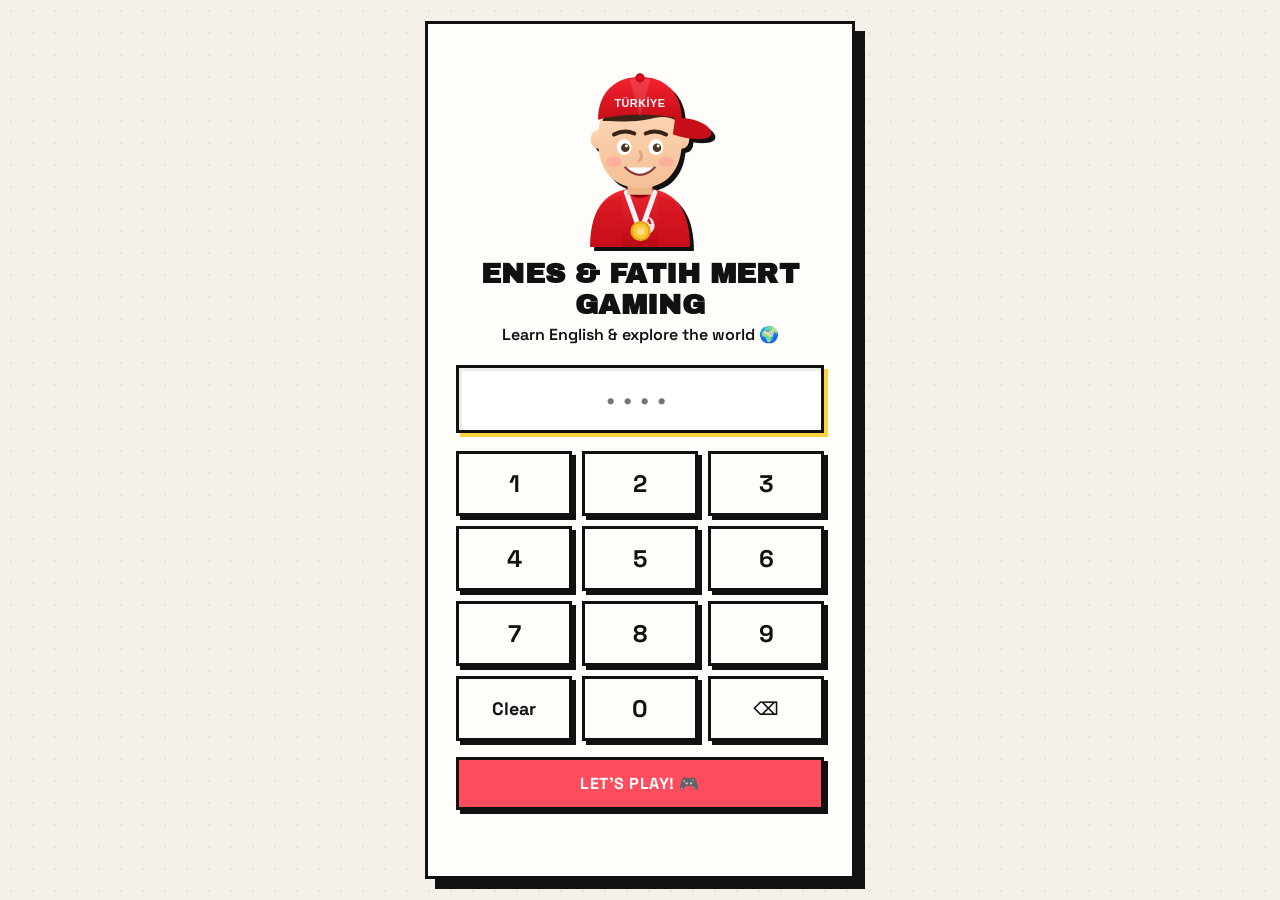
==== commit c793ecd3: "Neobrutalist redesign and rebrand to Enes & Fatih Mert Gaming Visual-only restyle: thick black borde" ====
--- a/flag-hunt.html
+++ b/flag-hunt.html
@@ -3,9 +3,12 @@
 <head>
 <meta charset="utf-8">
 <meta name="viewport" content="width=device-width, initial-scale=1">
-<title>Flag Hunt — Enes Gaming</title>
+<title>Flag Hunt — Enes &amp; Fatih Mert Gaming</title>
 <link rel="icon" href="data:image/svg+xml,<svg xmlns='http://www.w3.org/2000/svg' viewBox='0 0 100 100'><text y='.9em' font-size='90'>🚩</text></svg>">
 <link rel="stylesheet" href="assets/css/style.css">
+<link rel="preconnect" href="https://fonts.googleapis.com">
+<link rel="preconnect" href="https://fonts.gstatic.com" crossorigin>
+<link href="https://fonts.googleapis.com/css2?family=Archivo+Black&family=Space+Grotesk:wght@400;600;700&display=swap" rel="stylesheet">
 </head>
 <body>
 <div class="wrap">
--- a/assets/css/style.css
+++ b/assets/css/style.css
@@ -1,22 +1,27 @@
 /* ==================================================================
-   Enes Gaming - shared styles
+   Enes & Fatih Mert Gaming - shared styles (NEOBRUTALISM)
+   Thick black borders, hard offset shadows, flat loud colors,
+   chunky display font. Visuals only - layout & behavior unchanged.
    ================================================================== */
 :root {
-  --red: #e30a17;
-  --red-dark: #b00812;
+  --red: #ff4d5e;
+  --red-dark: #d92c3c;
   --blue: #2f6fe4;
-  --purple: #7b5cf0;
-  --green: #22b573;
-  --yellow: #ffc531;
+  --purple: #a78bfa;
+  --green: #2dd881;
+  --yellow: #ffd23f;
   --orange: #ff8a3d;
-  --ink: #16233a;
-  --muted: #64738d;
-  --paper: #ffffff;
-  --bg: #eaf1ff;
-  --line: #dde5f5;
-  --radius: 22px;
-  --shadow: 0 12px 28px rgba(22, 35, 58, .13);
-  --shadow-sm: 0 6px 14px rgba(22, 35, 58, .10);
+  --pink: #ff90e8;
+  --ink: #111111;
+  --muted: #555555;
+  --paper: #fffdfa;
+  --bg: #f5f0e8;
+  --line: #111111;
+  --black: #111111;
+  --radius: 0px;
+  --shadow: 6px 6px 0 var(--black);
+  --shadow-sm: 4px 4px 0 var(--black);
+  --brut-border: 3px solid var(--black);
 }
 
 * { box-sizing: border-box; }
@@ -28,21 +33,23 @@
 
 body {
   margin: 0;
-  font-family: "Baloo 2", "Fredoka", "Comic Sans MS", "Segoe UI", system-ui, sans-serif;
+  font-family: "Space Grotesk", "Baloo 2", "Comic Sans MS", system-ui, sans-serif;
   color: var(--ink);
-  background:
-    radial-gradient(760px 420px at 8% -8%, #ffd6da 0%, transparent 62%),
-    radial-gradient(760px 460px at 100% 0%, #cfe1ff 0%, transparent 58%),
-    radial-gradient(620px 420px at 50% 110%, #ffeec2 0%, transparent 60%),
-    var(--bg);
-  background-attachment: fixed;
+  background-color: var(--bg);
+  background-image:
+    radial-gradient(rgba(17, 17, 17, .07) 1.4px, transparent 1.4px);
+  background-size: 22px 22px;
   min-height: 100%;
   -webkit-text-size-adjust: 100%;
 }
 
 .wrap { width: min(1040px, 94vw); margin: 0 auto; padding: 18px 0 60px; }
 
-h1, h2, h3 { letter-spacing: .2px; }
+h1, h2, h3 {
+  font-family: "Archivo Black", "Space Grotesk", sans-serif;
+  letter-spacing: .3px;
+  text-transform: uppercase;
+}
 
 /* ---------- top bar ---------- */
 .topbar {
@@ -50,8 +57,8 @@
   align-items: center;
   gap: 14px;
   padding: 12px 16px;
-  background: rgba(255, 255, 255, .92);
-  backdrop-filter: blur(6px);
+  background: var(--yellow);
+  border: var(--brut-border);
   border-radius: var(--radius);
   box-shadow: var(--shadow);
   margin-bottom: 20px;
@@ -60,17 +67,17 @@
   z-index: 20;
 }
 
-.topbar h1 { font-size: 20px; margin: 0; flex: 1; line-height: 1.2; }
-.topbar h1 small { display: block; font-size: 13px; font-weight: 400; color: var(--muted); }
+.topbar h1 { font-size: 19px; margin: 0; flex: 1; line-height: 1.2; }
+.topbar h1 small { display: block; font-size: 13px; font-weight: 400; color: var(--ink); text-transform: none; letter-spacing: 0; }
 .topbar .btn { padding: 10px 16px; font-size: 14px; }
 
 .avatar {
   width: 54px; height: 54px;
-  border-radius: 50%;
+  border-radius: 0;
   object-fit: cover;
   object-position: 50% 18%;
-  border: 3px solid var(--red);
-  background: #ffe9ea;
+  border: var(--brut-border);
+  background: var(--paper);
   display: grid; place-items: center;
   font-size: 26px;
   flex: none;
@@ -79,7 +86,7 @@
 /* ---------- mascot ---------- */
 .mascot {
   width: 130px;
-  filter: drop-shadow(0 8px 14px rgba(22, 35, 58, .22));
+  filter: drop-shadow(4px 4px 0 var(--black));
   animation: bob 3.4s ease-in-out infinite;
   user-select: none;
   -webkit-user-drag: none;
@@ -108,9 +115,9 @@
 
 .speech {
   position: relative;
-  background: #fff;
-  border: 3px solid var(--line);
-  border-radius: 18px;
+  background: var(--paper);
+  border: var(--brut-border);
+  border-radius: 0;
   padding: 12px 16px;
   font-weight: 700;
   font-size: 17px;
@@ -121,17 +128,18 @@
 .speech::after {
   content: "";
   position: absolute;
-  left: -13px; top: 26px;
+  left: -26px; top: 26px;
   border: 10px solid transparent;
-  border-right-color: #fff;
+  border-right-color: var(--paper);
+  z-index: 1;
 }
 
 .speech::before {
   content: "";
   position: absolute;
-  left: -18px; top: 25px;
+  left: -30px; top: 25px;
   border: 11px solid transparent;
-  border-right-color: var(--line);
+  border-right-color: var(--black);
 }
 
 .mascot-row { display: flex; align-items: center; gap: 16px; justify-content: center; flex-wrap: wrap; }
@@ -139,34 +147,44 @@
 /* ---------- buttons ---------- */
 .btn {
   font: inherit; font-weight: 800;
-  border: none; cursor: pointer;
+  border: var(--brut-border);
+  cursor: pointer;
   padding: 13px 22px;
-  border-radius: 999px;
+  border-radius: 0;
   background: var(--blue);
   color: #fff;
-  box-shadow: 0 4px 0 rgba(0, 0, 0, .18);
-  transition: transform .08s ease, filter .15s ease;
+  box-shadow: 4px 4px 0 var(--black);
+  transition: transform .06s ease, box-shadow .06s ease;
   text-decoration: none;
   display: inline-block;
-}
-
-.btn:hover { filter: brightness(1.07); }
-.btn:active { transform: translateY(3px); box-shadow: 0 1px 0 rgba(0, 0, 0, .18); }
+  text-transform: uppercase;
+  letter-spacing: .5px;
+}
+
+.btn:hover { transform: translate(-1px, -1px); box-shadow: 5px 5px 0 var(--black); }
+.btn:active { transform: translate(4px, 4px); box-shadow: 0 0 0 var(--black); }
 .btn.red { background: var(--red); }
-.btn.green { background: var(--green); }
-.btn.yellow { background: var(--yellow); color: #4a3200; }
-.btn.ghost { background: #fff; color: var(--ink); box-shadow: 0 0 0 2px var(--line) inset, 0 3px 0 rgba(0,0,0,.06); }
+.btn.green { background: var(--green); color: var(--ink); }
+.btn.yellow { background: var(--yellow); color: var(--ink); }
+.btn.ghost { background: var(--paper); color: var(--ink); }
 .btn.sm { padding: 9px 16px; font-size: 14px; }
 
 /* ---------- cards ---------- */
-.card { background: var(--paper); border-radius: var(--radius); box-shadow: var(--shadow); padding: 24px; }
+.card {
+  background: var(--paper);
+  border: var(--brut-border);
+  border-radius: var(--radius);
+  box-shadow: var(--shadow);
+  padding: 24px;
+}
 .card + .card { margin-top: 18px; }
 .card h3 { margin: 0 0 14px; font-size: 19px; }
 
-.grid { display: grid; grid-template-columns: repeat(auto-fit, minmax(250px, 1fr)); gap: 18px; }
+.grid { display: grid; grid-template-columns: repeat(auto-fit, minmax(250px, 1fr)); gap: 22px; }
 
 .game-card {
   background: var(--paper);
+  border: var(--brut-border);
   border-radius: var(--radius);
   box-shadow: var(--shadow);
   padding: 22px;
@@ -174,31 +192,42 @@
   text-decoration: none;
   color: inherit;
   display: block;
-  transition: transform .14s ease, box-shadow .14s ease;
-  border-top: 7px solid var(--blue);
+  transition: transform .1s ease, box-shadow .1s ease;
+  border-top: var(--brut-border);
   position: relative;
   overflow: hidden;
 }
 
-.game-card:hover { transform: translateY(-5px); box-shadow: 0 18px 34px rgba(22, 35, 58, .18); }
-.game-card .emoji { font-size: 56px; line-height: 1; }
-.game-card h2 { margin: 8px 0 6px; font-size: 22px; }
+.game-card::before {
+  content: "";
+  position: absolute;
+  top: 0; left: 0; right: 0;
+  height: 10px;
+  background: var(--accent, var(--blue));
+  border-bottom: var(--brut-border);
+}
+
+.game-card:hover { transform: translate(-2px, -2px); box-shadow: 9px 9px 0 var(--black); }
+.game-card:active { transform: translate(4px, 4px); box-shadow: 0 0 0 var(--black); }
+.game-card .emoji { font-size: 56px; line-height: 1; margin-top: 6px; }
+.game-card h2 { margin: 8px 0 6px; font-size: 20px; }
 .game-card p { margin: 0 0 14px; color: var(--muted); font-size: 15px; min-height: 44px; }
 .game-card.soon { opacity: .55; pointer-events: none; }
-.game-card.c-word { border-top-color: var(--orange); }
-.game-card.c-flag { border-top-color: var(--red); }
-.game-card.c-map { border-top-color: var(--green); }
-.game-card.c-stats { border-top-color: var(--purple); }
-
-.mini-stats { font-size: 13px; color: var(--muted); margin-top: 12px; }
+.game-card.c-word { --accent: var(--orange); }
+.game-card.c-flag { --accent: var(--red); }
+.game-card.c-map { --accent: var(--green); }
+.game-card.c-stats { --accent: var(--pink); }
+
+.mini-stats { font-size: 13px; color: var(--ink); margin-top: 12px; font-weight: 700; }
 .mini-stats b { color: var(--ink); }
 
 /* ---------- HUD ---------- */
 .hud { display: flex; gap: 10px; flex-wrap: wrap; align-items: center; margin-bottom: 18px; }
 
 .pill {
-  background: #fff;
-  border-radius: 999px;
+  background: var(--paper);
+  border: var(--brut-border);
+  border-radius: 0;
   padding: 9px 16px;
   font-weight: 800;
   box-shadow: var(--shadow-sm);
@@ -206,8 +235,8 @@
   white-space: nowrap;
 }
 
-.bar { flex: 1; min-width: 130px; height: 14px; background: #fff; border-radius: 999px; overflow: hidden; box-shadow: var(--shadow-sm); }
-.bar > i { display: block; height: 100%; width: 0; background: linear-gradient(90deg, var(--green), var(--yellow)); transition: width .35s ease; }
+.bar { flex: 1; min-width: 130px; height: 22px; background: var(--paper); border: var(--brut-border); border-radius: 0; overflow: hidden; box-shadow: var(--shadow-sm); }
+.bar > i { display: block; height: 100%; width: 0; background: repeating-linear-gradient(-45deg, var(--green) 0 12px, var(--yellow) 12px 24px); transition: width .35s ease; }
 
 /* ---------- answers ---------- */
 .options { display: grid; grid-template-columns: repeat(auto-fit, minmax(200px, 1fr)); gap: 14px; margin-top: 20px; }
@@ -215,79 +244,86 @@
 .opt {
   font: inherit; font-weight: 800; font-size: 20px;
   padding: 18px 10px;
-  border-radius: 16px;
-  border: 3px solid var(--line);
-  background: #fff;
+  border-radius: 0;
+  border: var(--brut-border);
+  background: var(--paper);
+  color: var(--ink);
   cursor: pointer;
-  transition: transform .08s ease, background .2s ease, border-color .2s ease;
-}
-
-.opt:hover:not(:disabled) { border-color: var(--blue); transform: translateY(-2px); }
-.opt.correct { background: #d9f7e8; border-color: var(--green); }
-.opt.wrong { background: #ffe0e2; border-color: var(--red); }
+  box-shadow: var(--shadow-sm);
+  transition: transform .06s ease, box-shadow .06s ease, background .2s ease;
+}
+
+.opt:hover:not(:disabled) { transform: translate(-2px, -2px); box-shadow: 6px 6px 0 var(--black); background: var(--yellow); }
+.opt.correct { background: var(--green); }
+.opt.wrong { background: var(--red); color: #fff; }
 .opt:disabled { cursor: default; }
 
 /* ---------- prompt ---------- */
 .prompt { text-align: center; }
 .prompt .big-emoji { font-size: 96px; line-height: 1.1; animation: pop .3s ease; }
 .prompt h2 { margin: 8px 0 0; font-size: 26px; }
-.prompt p.hint { color: var(--muted); margin: 6px 0 0; font-size: 16px; }
+.prompt p.hint { color: var(--muted); margin: 6px 0 0; font-size: 16px; font-weight: 600; }
 
 @keyframes pop { from { transform: scale(.6); opacity: 0; } to { transform: scale(1); opacity: 1; } }
 
-.flag-img { width: min(300px, 78%); border-radius: 12px; box-shadow: var(--shadow); border: 3px solid #fff; animation: pop .3s ease; }
+.flag-img { width: min(300px, 78%); border-radius: 0; box-shadow: 8px 8px 0 var(--black); border: var(--brut-border); animation: pop .3s ease; }
 
 .feedback { text-align: center; font-size: 21px; font-weight: 800; min-height: 32px; margin-top: 16px; }
-.feedback.good { color: var(--green); }
-.feedback.bad { color: var(--red); }
+.feedback.good { color: #0a8a4a; }
+.feedback.bad { color: var(--red-dark); }
 
 /* ---------- login ---------- */
 .login-wrap { min-height: 100vh; display: grid; place-items: center; padding: 20px; }
 
 .login-card {
   background: var(--paper);
-  border-radius: 30px;
-  box-shadow: var(--shadow);
+  border: var(--brut-border);
+  border-radius: 0;
+  box-shadow: 10px 10px 0 var(--black);
   padding: 30px 28px 34px;
   width: min(430px, 92vw);
   text-align: center;
 }
 
 .login-card h1 { margin: 6px 0 4px; font-size: 28px; }
-.login-card p.sub { color: var(--muted); margin: 0 0 20px; }
+.login-card p.sub { color: var(--ink); margin: 0 0 20px; font-weight: 600; }
 
 .login-card input {
   font: inherit; font-size: 26px; letter-spacing: 8px;
   width: 100%; padding: 14px 16px;
-  border-radius: 16px; border: 3px solid var(--line);
+  border-radius: 0; border: var(--brut-border);
+  background: #fff;
   text-align: center; margin-bottom: 14px;
-}
-
-.login-card input:focus { outline: none; border-color: var(--blue); }
+  box-shadow: inset 3px 3px 0 rgba(17, 17, 17, .08);
+}
+
+.login-card input:focus { outline: none; border-color: var(--black); box-shadow: inset 3px 3px 0 rgba(17, 17, 17, .08), 4px 4px 0 var(--yellow); }
 
 .keypad { display: grid; grid-template-columns: repeat(3, 1fr); gap: 10px; margin: 4px 0 16px; }
 
 .keypad button {
   font: inherit; font-size: 24px; font-weight: 800;
   padding: 14px 0;
-  border-radius: 16px;
-  border: none;
-  background: #f2f6ff;
+  border-radius: 0;
+  border: var(--brut-border);
+  background: var(--paper);
   color: var(--ink);
   cursor: pointer;
-  box-shadow: 0 3px 0 #d7e2f7;
-  transition: transform .07s ease;
-}
-
-.keypad button:active { transform: translateY(3px); box-shadow: none; }
+  box-shadow: var(--shadow-sm);
+  transition: transform .06s ease, box-shadow .06s ease;
+}
+
+.keypad button:hover { background: var(--yellow); }
+.keypad button:active { transform: translate(4px, 4px); box-shadow: 0 0 0 var(--black); }
 .keypad button.wide { grid-column: span 1; font-size: 18px; }
 
-.error { color: var(--red); font-weight: 800; min-height: 24px; margin-top: 8px; }
+.error { color: var(--red-dark); font-weight: 800; min-height: 24px; margin-top: 8px; }
 
 /* ---------- maps (real boundaries, drawn from GeoJSON) ---------- */
 .map-box {
-  background: linear-gradient(180deg, #d8ecff, #b9d8ff);
-  border-radius: 18px;
+  background: #a8d5ff;
+  border: var(--brut-border);
+  border-radius: 0;
   padding: 8px;
   box-shadow: var(--shadow);
   position: relative;
@@ -295,51 +331,71 @@
 
 .map-box svg { width: 100%; height: auto; display: block; touch-action: manipulation; }
 
-.map-loading { text-align: center; color: var(--muted); padding: 40px 0; font-weight: 700; }
+.map-loading { text-align: center; color: var(--ink); padding: 40px 0; font-weight: 700; }
 
 .land {
-  fill: #8ed08a;
-  stroke: #ffffff;
+  fill: #7cd992;
+  stroke: var(--black);
   stroke-width: .7;
   stroke-linejoin: round;
   cursor: pointer;
   transition: fill .15s ease;
 }
 
-.land:hover { fill: #63bd63; }
+.land:hover { fill: var(--yellow); }
 .land.correct { fill: var(--green); }
-.land.wrong { fill: #e8747c; }
-.land.target { fill: var(--yellow); stroke: #b47c00; stroke-width: 1.2; }
+.land.wrong { fill: var(--red); }
+.land.target { fill: var(--yellow); stroke-width: 1.2; }
 .land.locked { cursor: default; }
 .map-box.locked .land { cursor: default; }
-.map-box.locked .land:hover { fill: #8ed08a; }
+.map-box.locked .land:hover { fill: #7cd992; }
 .map-box.locked .land.correct:hover { fill: var(--green); }
-.map-box.locked .land.wrong:hover { fill: #e8747c; }
+.map-box.locked .land.wrong:hover { fill: var(--red); }
 .map-box.locked .land.target:hover { fill: var(--yellow); }
 
 /* provinces are small, so they need thinner lines */
-.map-box.provinces .land { stroke-width: .45; fill: #9ad39a; }
-.map-box.provinces .land:hover { fill: #63bd63; }
+.map-box.provinces .land { stroke-width: .45; fill: #7cd992; }
+.map-box.provinces .land:hover { fill: var(--yellow); }
 .map-box.provinces .land.correct { fill: var(--green); }
-.map-box.provinces .land.wrong { fill: #e8747c; }
+.map-box.provinces .land.wrong { fill: var(--red); }
 .map-box.provinces .land.target { fill: var(--yellow); }
 
-.map-credit { font-size: 11px; color: var(--muted); text-align: right; padding: 4px 8px 0; }
+.map-credit { font-size: 11px; color: var(--muted); text-align: right; padding: 4px 8px 0; font-weight: 600; }
+
+/* zoom buttons that sit on top of the map */
+.map-tools { position: absolute; right: 12px; top: 12px; display: flex; flex-direction: column; gap: 8px; z-index: 5; }
+
+.map-tools button {
+  width: 44px; height: 44px;
+  border-radius: 0;
+  border: var(--brut-border);
+  background: var(--paper);
+  box-shadow: var(--shadow-sm);
+  font-size: 22px; font-weight: 800;
+  color: var(--ink);
+  cursor: pointer;
+  line-height: 1;
+}
+
+.map-tools button:hover { background: var(--yellow); }
+.map-tools button:active { transform: translate(4px, 4px); box-shadow: 0 0 0 var(--black); }
+.map-hint { font-size: 12px; color: var(--muted); text-align: center; padding: 6px 8px 0; font-weight: 600; }
 
 /* ---------- stats page ---------- */
 .tiles { display: grid; grid-template-columns: repeat(auto-fit, minmax(150px, 1fr)); gap: 14px; }
 
 .tile {
   background: #fff;
-  border-radius: 18px;
+  border: var(--brut-border);
+  border-radius: 0;
   padding: 16px;
   box-shadow: var(--shadow-sm);
   text-align: center;
-  border-bottom: 5px solid var(--blue);
+  border-bottom: 8px solid var(--blue);
 }
 
 .tile .v { font-size: 28px; font-weight: 800; line-height: 1.1; }
-.tile .k { font-size: 13px; color: var(--muted); margin-top: 4px; }
+.tile .k { font-size: 13px; color: var(--muted); margin-top: 4px; font-weight: 700; text-transform: uppercase; letter-spacing: .4px; }
 .tile.t2 { border-bottom-color: var(--green); }
 .tile.t3 { border-bottom-color: var(--orange); }
 .tile.t4 { border-bottom-color: var(--purple); }
@@ -349,23 +405,22 @@
 .chart { display: flex; align-items: flex-end; gap: 10px; height: 170px; padding-top: 10px; }
 .chart .col { flex: 1; display: flex; flex-direction: column; align-items: center; gap: 6px; height: 100%; justify-content: flex-end; }
 .chart .col span.val { font-size: 12px; color: var(--muted); font-weight: 700; }
-.chart .col i { display: block; width: 100%; max-width: 46px; border-radius: 10px 10px 4px 4px; background: linear-gradient(180deg, #6fa8ff, var(--blue)); min-height: 4px; transition: height .4s ease; }
-.chart .col span.lbl { font-size: 12px; color: var(--muted); font-weight: 700; }
-.chart .col.today i { background: linear-gradient(180deg, #ffd36f, var(--orange)); }
+.chart .col i { display: block; width: 100%; max-width: 46px; border-radius: 0; border: 2px solid var(--black); background: var(--blue); min-height: 4px; transition: height .4s ease; }
+.chart .col.today i { background: var(--orange); }
 
 /* score history line */
 .spark { width: 100%; height: 130px; }
 
 /* per game rows */
-.gamestat { display: flex; align-items: center; gap: 14px; padding: 12px 0; border-bottom: 2px dashed var(--line); }
+.gamestat { display: flex; align-items: center; gap: 14px; padding: 12px 0; border-bottom: 3px dashed var(--black); }
 .gamestat:last-child { border-bottom: none; }
 .gamestat .ge { font-size: 34px; width: 44px; text-align: center; }
 .gamestat .gname { flex: 1; min-width: 120px; }
-.gamestat .gname b { display: block; font-size: 17px; }
-.gamestat .gname small { color: var(--muted); }
+.gamestat .gname b { display: block; font-size: 17px; text-transform: uppercase; }
+.gamestat .gname small { color: var(--muted); font-weight: 600; }
 .gamestat .gnum { text-align: center; min-width: 68px; }
 .gamestat .gnum b { display: block; font-size: 18px; }
-.gamestat .gnum small { color: var(--muted); font-size: 12px; }
+.gamestat .gnum small { color: var(--muted); font-size: 12px; font-weight: 700; text-transform: uppercase; }
 
 /* badges */
 .badges { display: grid; grid-template-columns: repeat(auto-fit, minmax(140px, 1fr)); gap: 12px; }
@@ -373,24 +428,24 @@
 .badge {
   text-align: center;
   padding: 14px 10px;
-  border-radius: 16px;
-  background: #f4f7ff;
-  border: 3px dashed var(--line);
+  border-radius: 0;
+  background: var(--paper);
+  border: 3px dashed var(--black);
   opacity: .55;
   filter: grayscale(1);
 }
 
-.badge.done { opacity: 1; filter: none; background: #fff8e2; border: 3px solid var(--yellow); box-shadow: var(--shadow-sm); }
+.badge.done { opacity: 1; filter: none; background: var(--yellow); border: var(--brut-border); box-shadow: var(--shadow-sm); }
 .badge .be { font-size: 34px; }
-.badge b { display: block; font-size: 15px; margin-top: 4px; }
+.badge b { display: block; font-size: 15px; margin-top: 4px; text-transform: uppercase; }
 .badge small { color: var(--muted); font-size: 12px; }
 
 /* history table */
 .hist { width: 100%; border-collapse: collapse; font-size: 15px; }
-.hist th { text-align: left; color: var(--muted); font-size: 13px; padding: 6px 8px; }
-.hist td { padding: 9px 8px; border-top: 2px solid var(--line); }
-.hist td.score b { color: var(--green); }
-.hist .tag { background: #f2f6ff; border-radius: 999px; padding: 3px 10px; font-size: 13px; font-weight: 700; }
+.hist th { text-align: left; color: var(--muted); font-size: 13px; padding: 6px 8px; text-transform: uppercase; font-weight: 800; }
+.hist td { padding: 9px 8px; border-top: 2px solid var(--black); }
+.hist td.score b { color: #0a8a4a; }
+.hist .tag { background: var(--yellow); border: 2px solid var(--black); border-radius: 0; padding: 3px 10px; font-size: 13px; font-weight: 800; }
 
 /* ---------- confetti ---------- */
 #confetti { position: fixed; inset: 0; pointer-events: none; z-index: 60; }
@@ -399,12 +454,56 @@
 .center { text-align: center; }
 .mt { margin-top: 20px; }
 .row { display: flex; gap: 10px; flex-wrap: wrap; align-items: center; }
-.footer-note { text-align: center; color: var(--muted); font-size: 13px; margin-top: 26px; }
+.footer-note { text-align: center; color: var(--muted); font-size: 13px; margin-top: 26px; font-weight: 600; }
 .empty { text-align: center; color: var(--muted); padding: 22px 0; }
 
-@media (max-width: 560px) {
+/* ---------- phones ---------- */
+@media (max-width: 620px) {
+  .wrap { width: 96vw; padding-bottom: 40px; }
+
+  /* header: keep it on one short line */
+  .topbar { gap: 10px; padding: 10px 12px; }
+  .topbar h1 { font-size: 16px; }
+  .topbar h1 small { display: none; }
+  .topbar .avatar { width: 42px; height: 42px; }
+  .topbar .btn { padding: 9px 12px; font-size: 13px; }
+
+  .card { padding: 16px; }
+  .card h3 { font-size: 17px; }
+
+  .tiles { grid-template-columns: repeat(2, 1fr); gap: 10px; }
+  .tile { padding: 12px 8px; }
+  .tile .v { font-size: 22px; }
+  .tile .k { font-size: 11px; }
+
+  .pill { font-size: 13px; padding: 7px 12px; }
+  .hud { gap: 8px; }
+
   .prompt .big-emoji { font-size: 74px; }
-  .opt { font-size: 18px; padding: 16px 8px; }
-  .topbar h1 { font-size: 17px; }
-  .mascot { width: 100px; }
-}
+  .prompt h2 { font-size: 21px; }
+  .options { grid-template-columns: 1fr 1fr; gap: 10px; }
+  .opt { font-size: 16px; padding: 15px 6px; }
+
+  .mascot { width: 74px; }
+  .speech { font-size: 15px; padding: 10px 12px; max-width: none; flex: 1; }
+
+  .game-card p { min-height: 0; }
+  .game-card .emoji { font-size: 46px; }
+
+  /* one row of numbers per game is too wide on a phone - wrap it */
+  .gamestat { flex-wrap: wrap; }
+  .gamestat .gname { flex: 1 0 100%; }
+  .gamestat .gnum { min-width: 56px; }
+
+  .chart { height: 140px; gap: 6px; }
+  .chart .col span.val { font-size: 10px; }
+
+  .hist { font-size: 13px; }
+  .hist td, .hist th { padding: 7px 4px; }
+}
+
+/* very narrow phones */
+@media (max-width: 380px) {
+  .options { grid-template-columns: 1fr; }
+  .topbar h1 { font-size: 15px; }
+}
